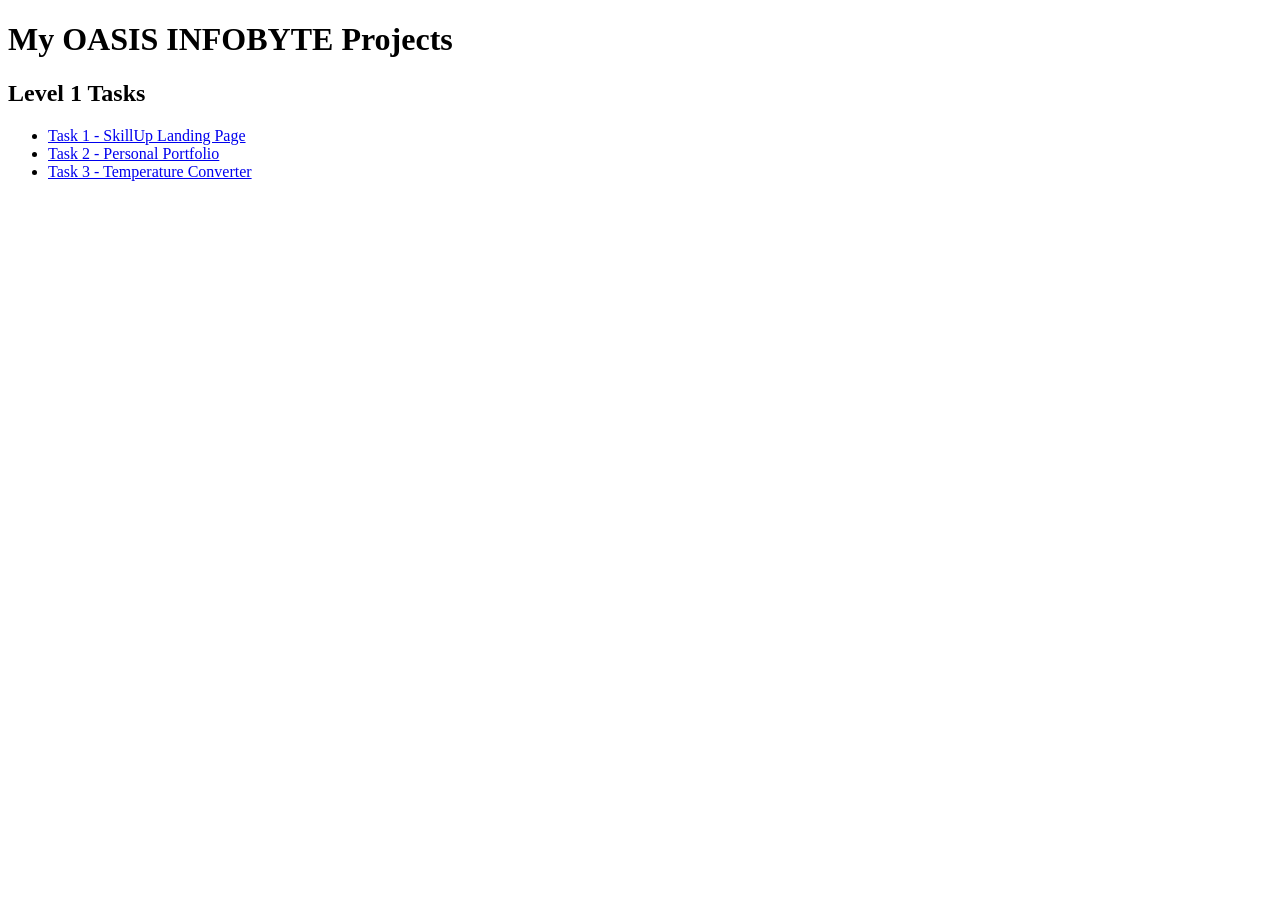
==== index.html @ 262b771e "Create index.html" ====
<!DOCTYPE html>
<html lang="en">
<head>
    <meta charset="UTF-8">
    <meta name="viewport" content="width=device-width, initial-scale=1.0">
    <title>OASIS INFOBYTE Tasks</title>
</head>
<body>
    <h1>My OASIS INFOBYTE Projects</h1>

    <h2>Level 1 Tasks</h2>

    <ul>
        <li>
            <a href="./Level1-Task1-SkillUp/">Task 1 - SkillUp Landing Page</a>
        </li>
        <li>
            <a href="./Level1-Task2-Portfolio/">Task 2 - Personal Portfolio</a>
        </li>
        <li>
            <a href="./Level1-Task3-Temperature-Converter/">Task 3 - Temperature Converter</a>
        </li>
    </ul>
</body>
</html>
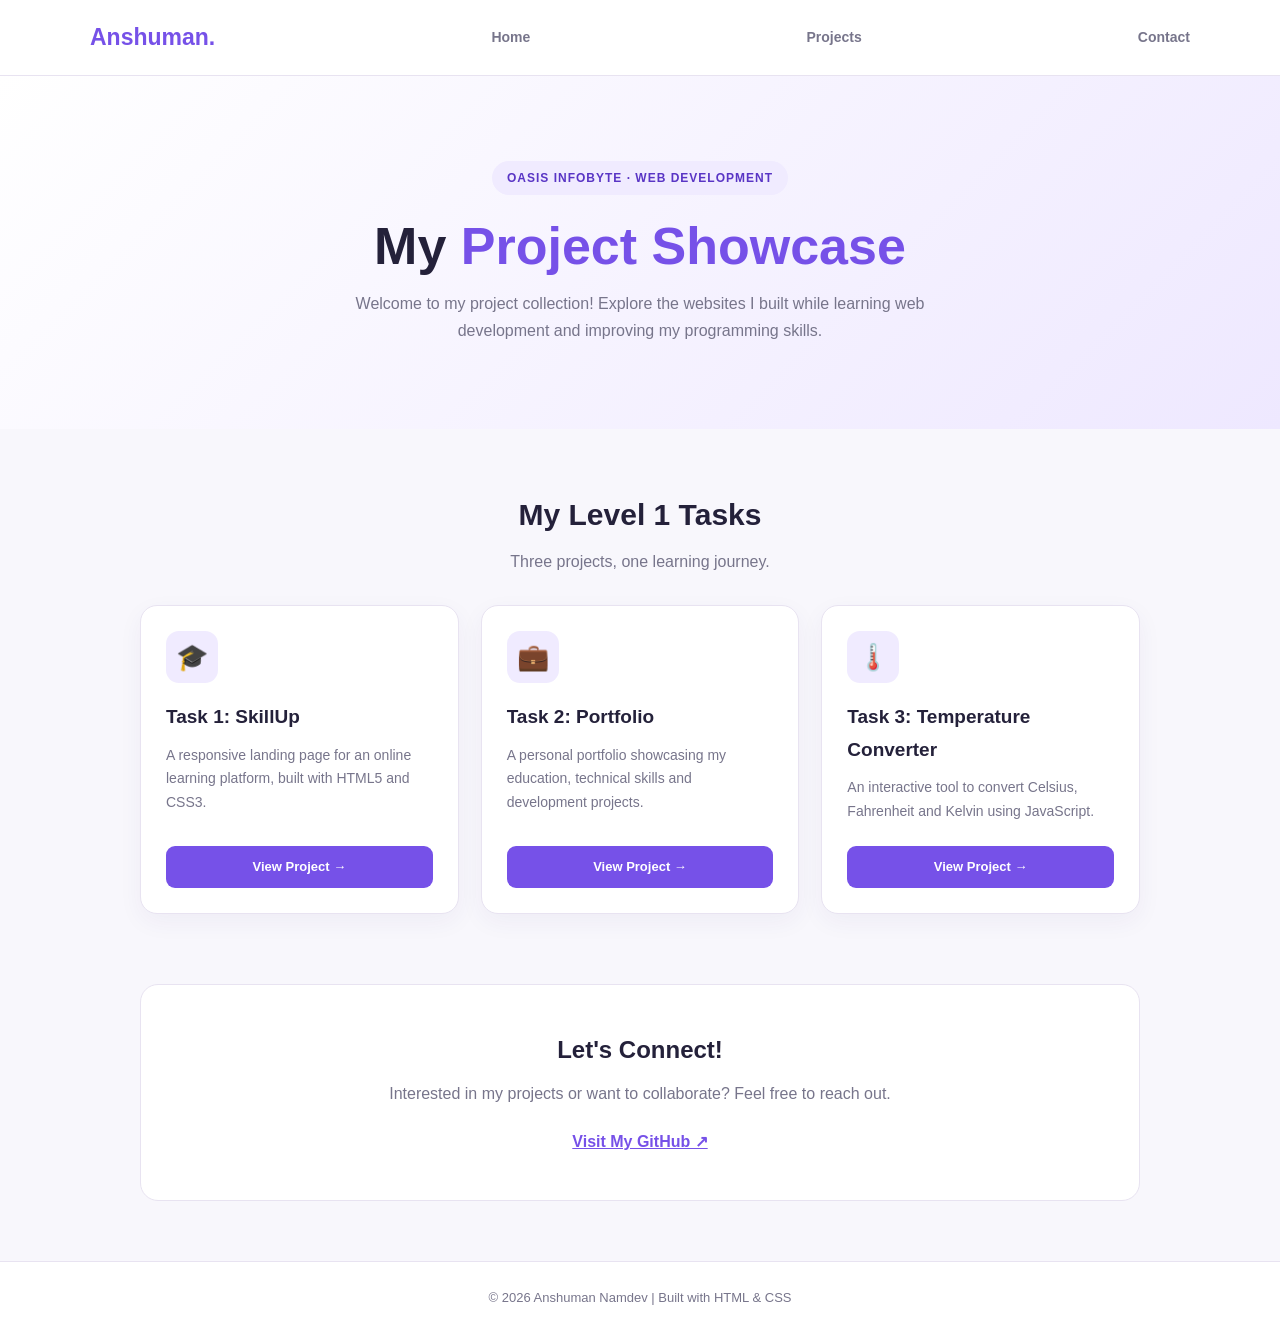
==== commit 2a97de28: "Update index.html" ====
--- a/index.html
+++ b/index.html
@@ -4,24 +4,378 @@
 <head>
     <meta charset="UTF-8">
     <meta name="viewport" content="width=device-width, initial-scale=1.0">
-    <title>OASIS INFOBYTE Tasks</title>
+
+    <title>Anshuman | OASIS INFOBYTE Projects</title>
+
+    <style>
+        /* Reset */
+        * {
+            margin: 0;
+            padding: 0;
+            box-sizing: border-box;
+        }
+
+        :root {
+            --purple: #7651e8;
+            --purple-dark: #5935c5;
+            --light-purple: #f0ebff;
+            --background: #f8f7fc;
+            --white: #ffffff;
+            --text: #24213a;
+            --muted: #77758b;
+            --border: #e8e3f1;
+        }
+
+        html {
+            scroll-behavior: smooth;
+        }
+
+        body {
+            font-family: Arial, Helvetica, sans-serif;
+            background: var(--background);
+            color: var(--text);
+            line-height: 1.7;
+        }
+
+        /* Navigation */
+        header {
+            position: sticky;
+            top: 0;
+            z-index: 10;
+            background: rgba(255, 255, 255, 0.95);
+            border-bottom: 1px solid var(--border);
+        }
+
+        nav {
+            width: min(1100px, 90%);
+            margin: auto;
+            min-height: 75px;
+            display: flex;
+            justify-content: space-between;
+            align-items: center;
+            gap: 20px;
+        }
+
+        .logo {
+            font-size: 23px;
+            font-weight: 800;
+            color: var(--purple);
+        }
+
+        .nav-link {
+            color: var(--muted);
+            text-decoration: none;
+            font-size: 14px;
+            font-weight: bold;
+        }
+
+        .nav-link:hover {
+            color: var(--purple);
+        }
+
+        /* Hero */
+        .hero {
+            padding: 85px 20px;
+            text-align: center;
+            background: linear-gradient(135deg, #ffffff, #eee8ff);
+        }
+
+        .hero-label {
+            display: inline-block;
+            padding: 7px 15px;
+            border-radius: 30px;
+            background: var(--light-purple);
+            color: var(--purple-dark);
+            font-size: 12px;
+            font-weight: bold;
+            letter-spacing: 1px;
+        }
+
+        .hero h1 {
+            margin: 20px 0 12px;
+            font-size: clamp(32px, 6vw, 52px);
+            line-height: 1.2;
+        }
+
+        .hero h1 span {
+            color: var(--purple);
+        }
+
+        .hero p {
+            max-width: 600px;
+            margin: 0 auto;
+            color: var(--muted);
+        }
+
+        /* Main Content */
+        main {
+            width: min(1000px, 90%);
+            margin: 60px auto;
+        }
+
+        .section-heading {
+            text-align: center;
+            margin-bottom: 30px;
+        }
+
+        .section-heading h2 {
+            font-size: 30px;
+            margin-bottom: 8px;
+        }
+
+        .section-heading p {
+            color: var(--muted);
+        }
+
+        /* Project Cards */
+        .projects {
+            display: grid;
+            grid-template-columns: repeat(3, minmax(0, 1fr));
+            gap: 22px;
+        }
+
+        .project-card {
+            display: flex;
+            flex-direction: column;
+            padding: 25px;
+            background: var(--white);
+            border: 1px solid var(--border);
+            border-radius: 17px;
+            box-shadow: 0 8px 25px rgba(65, 45, 120, 0.05);
+            transition: transform 0.25s, box-shadow 0.25s;
+        }
+
+        .project-card:hover {
+            transform: translateY(-6px);
+            box-shadow: 0 15px 35px rgba(65, 45, 120, 0.12);
+        }
+
+        .project-icon {
+            width: 52px;
+            height: 52px;
+            display: grid;
+            place-items: center;
+            margin-bottom: 18px;
+            border-radius: 13px;
+            background: var(--light-purple);
+            font-size: 26px;
+        }
+
+        .project-card h3 {
+            font-size: 19px;
+            margin-bottom: 10px;
+        }
+
+        .project-card p {
+            color: var(--muted);
+            font-size: 14px;
+            margin-bottom: 22px;
+            flex-grow: 1;
+        }
+
+        .project-link {
+            display: inline-block;
+            padding: 10px 14px;
+            border-radius: 9px;
+            background: var(--purple);
+            color: var(--white);
+            text-align: center;
+            font-size: 13px;
+            font-weight: bold;
+            text-decoration: none;
+            transition: background 0.2s;
+        }
+
+        .project-link:hover {
+            background: var(--purple-dark);
+        }
+
+        /* Contact */
+        .contact {
+            margin-top: 70px;
+            padding: 45px 20px;
+            text-align: center;
+            background: var(--white);
+            border: 1px solid var(--border);
+            border-radius: 18px;
+        }
+
+        .contact h2 {
+            margin-bottom: 10px;
+        }
+
+        .contact p {
+            color: var(--muted);
+            margin-bottom: 20px;
+        }
+
+        .contact a {
+            color: var(--purple);
+            font-weight: bold;
+        }
+
+        /* Footer */
+        footer {
+            padding: 25px 15px;
+            text-align: center;
+            background: var(--white);
+            border-top: 1px solid var(--border);
+            color: var(--muted);
+            font-size: 13px;
+        }
+
+        /* Responsive */
+        @media (max-width: 800px) {
+            .projects {
+                grid-template-columns: repeat(2, minmax(0, 1fr));
+            }
+        }
+
+        @media (max-width: 550px) {
+            nav {
+                padding: 15px 0;
+                flex-wrap: wrap;
+                justify-content: center;
+            }
+
+            .logo {
+                width: 100%;
+                text-align: center;
+            }
+
+            .hero {
+                padding: 60px 18px;
+            }
+
+            main {
+                margin: 40px auto;
+            }
+
+            .projects {
+                grid-template-columns: 1fr;
+            }
+
+            .section-heading h2 {
+                font-size: 25px;
+            }
+        }
+    </style>
 </head>
+
 <body>
-    <h1>My OASIS INFOBYTE Projects</h1>
-
-    <h2>Level 1 Tasks</h2>
-
-    <ul>
-        <li>
-            <a href="./Level1-Task1-SkillUp/">Task 1 - SkillUp Landing Page</a>
-        </li>
-        <li>
-            <a href="./Level1-Task2-Portfolio/">Task 2 - Personal Portfolio</a>
-        </li>
-        <li>
-            <a href="./Level1-Task3-Temperature-Converter/">Task 3 - Temperature Converter</a>
-        </li>
-    </ul>
+
+    <!-- Navigation -->
+    <header>
+        <nav>
+            <div class="logo">Anshuman<span>.</span></div>
+
+            <a class="nav-link" href="#home">Home</a>
+            <a class="nav-link" href="#projects">Projects</a>
+            <a class="nav-link" href="#contact">Contact</a>
+        </nav>
+    </header>
+
+    <!-- Hero Section -->
+    <section class="hero" id="home">
+        <span class="hero-label">OASIS INFOBYTE · WEB DEVELOPMENT</span>
+
+        <h1>My <span>Project Showcase</span></h1>
+
+        <p>
+            Welcome to my project collection! Explore the websites
+            I built while learning web development and improving
+            my programming skills.
+        </p>
+    </section>
+
+    <!-- Projects Section -->
+    <main>
+        <section id="projects">
+            <div class="section-heading">
+                <h2>My Level 1 Tasks</h2>
+                <p>Three projects, one learning journey.</p>
+            </div>
+
+            <div class="projects">
+
+                <!-- Task 1 -->
+                <article class="project-card">
+                    <div class="project-icon">🎓</div>
+
+                    <h3>Task 1: SkillUp</h3>
+
+                    <p>
+                        A responsive landing page for an online
+                        learning platform, built with HTML5 and CSS3.
+                    </p>
+
+                    <a
+                        class="project-link"
+                        href="./Level1-Task1-SkillUp/">
+                        View Project →
+                    </a>
+                </article>
+
+                <!-- Task 2 -->
+                <article class="project-card">
+                    <div class="project-icon">💼</div>
+
+                    <h3>Task 2: Portfolio</h3>
+
+                    <p>
+                        A personal portfolio showcasing my education,
+                        technical skills and development projects.
+                    </p>
+
+                    <a
+                        class="project-link"
+                        href="./Level1-Task2-Portfolio/">
+                        View Project →
+                    </a>
+                </article>
+
+                <!-- Task 3 -->
+                <article class="project-card">
+                    <div class="project-icon">🌡️</div>
+
+                    <h3>Task 3: Temperature Converter</h3>
+
+                    <p>
+                        An interactive tool to convert Celsius,
+                        Fahrenheit and Kelvin using JavaScript.
+                    </p>
+
+                    <a
+                        class="project-link"
+                        href="./Level1-Task3-Temperature-Converter/">
+                        View Project →
+                    </a>
+                </article>
+
+            </div>
+        </section>
+
+        <!-- Contact Section -->
+        <section class="contact" id="contact">
+            <h2>Let's Connect!</h2>
+
+            <p>
+                Interested in my projects or want to collaborate?
+                Feel free to reach out.
+            </p>
+
+            <a href="https://github.com/anshuman642"
+               target="_blank"
+               rel="noopener noreferrer">
+                Visit My GitHub ↗
+            </a>
+        </section>
+    </main>
+
+    <!-- Footer -->
+    <footer>
+        <p>© 2026 Anshuman Namdev | Built with HTML & CSS</p>
+    </footer>
+
 </body>
 </html>
-    
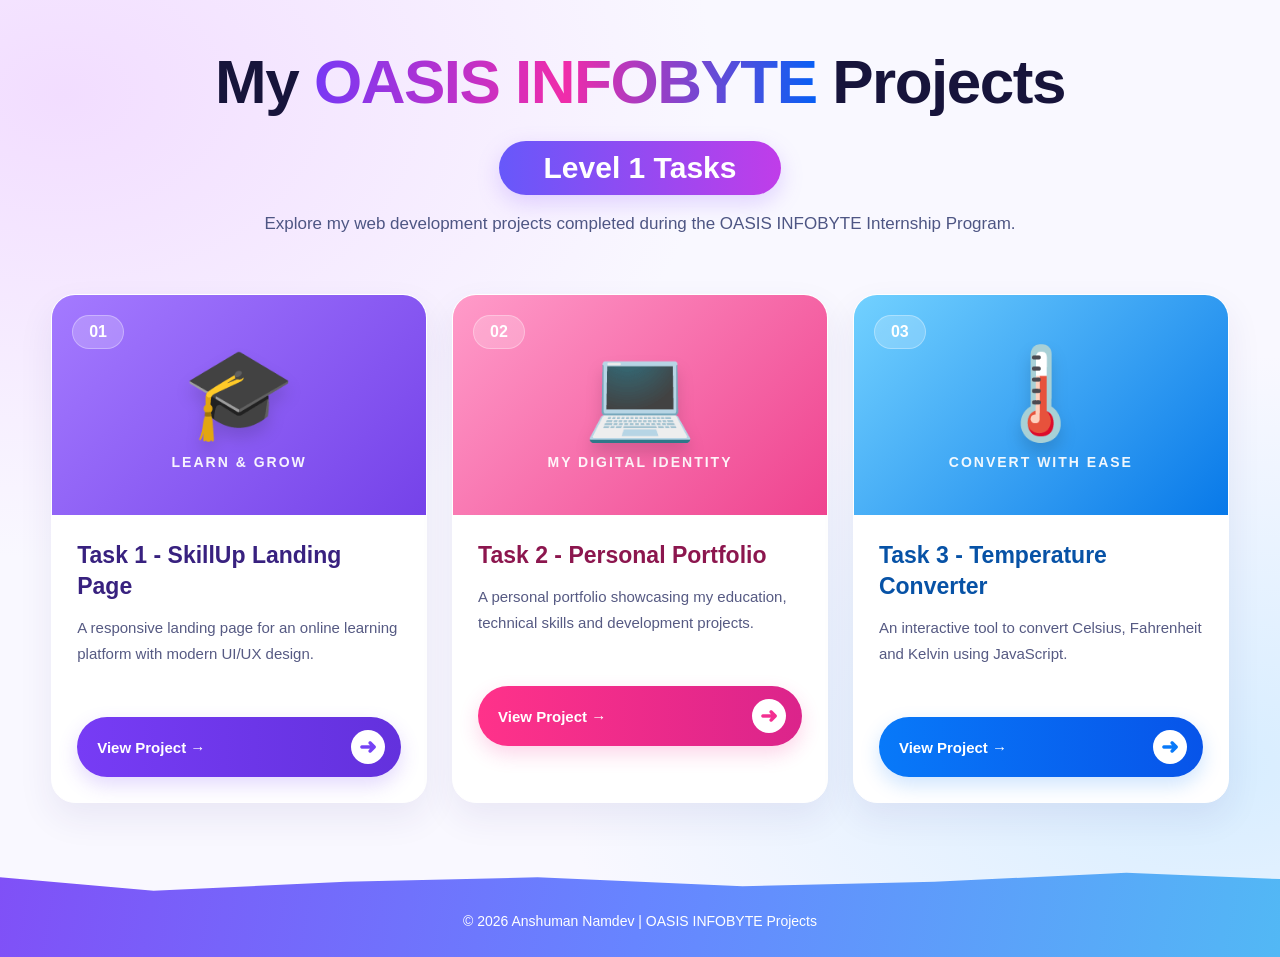
==== commit 0f6a803b: "Update index.html" ====
--- a/index.html
+++ b/index.html
@@ -5,10 +5,9 @@
     <meta charset="UTF-8">
     <meta name="viewport" content="width=device-width, initial-scale=1.0">
 
-    <title>Anshuman | OASIS INFOBYTE Projects</title>
+    <title>OASIS INFOBYTE | My Projects</title>
 
     <style>
-        /* Reset */
         * {
             margin: 0;
             padding: 0;
@@ -16,14 +15,12 @@
         }
 
         :root {
-            --purple: #7651e8;
-            --purple-dark: #5935c5;
-            --light-purple: #f0ebff;
-            --background: #f8f7fc;
+            --purple: #7542f5;
+            --pink: #f32f91;
+            --blue: #0879f9;
+            --dark: #17143b;
+            --muted: #565a83;
             --white: #ffffff;
-            --text: #24213a;
-            --muted: #77758b;
-            --border: #e8e3f1;
         }
 
         html {
@@ -32,231 +29,302 @@
 
         body {
             font-family: Arial, Helvetica, sans-serif;
-            background: var(--background);
-            color: var(--text);
+            color: var(--dark);
+            background:
+                radial-gradient(ellipse at 5% 10%, #f2ddff, transparent 38%),
+                radial-gradient(ellipse at 95% 80%, #d7edff, transparent 38%),
+                #f9f8ff;
+            min-height: 100vh;
+            overflow-x: hidden;
+        }
+
+        /* Header */
+        header {
+            padding: 45px 20px 25px;
+            text-align: center;
+        }
+
+        .main-title {
+            font-size: clamp(32px, 5vw, 62px);
+            font-weight: 900;
+            line-height: 1.2;
+            letter-spacing: -1.5px;
+            color: #17143b;
+        }
+
+        .gradient-text {
+            background: linear-gradient(90deg, #7738f5, #f02caa, #075ff5);
+            -webkit-background-clip: text;
+            background-clip: text;
+            color: transparent;
+        }
+
+        .level-title {
+            display: inline-block;
+            margin: 22px 0 15px;
+            padding: 10px 45px;
+            border-radius: 50px;
+            color: white;
+            font-size: clamp(21px, 3vw, 30px);
+            background: linear-gradient(90deg, #6758fa, #c03de9);
+            box-shadow: 0 8px 22px #9b6aff45;
+        }
+
+        .intro {
+            max-width: 850px;
+            margin: 0 auto;
+            color: #4e5684;
+            font-size: 17px;
             line-height: 1.7;
         }
 
-        /* Navigation */
-        header {
-            position: sticky;
-            top: 0;
-            z-index: 10;
-            background: rgba(255, 255, 255, 0.95);
-            border-bottom: 1px solid var(--border);
-        }
-
-        nav {
-            width: min(1100px, 90%);
-            margin: auto;
-            min-height: 75px;
+        /* Project Grid */
+        .projects {
+            width: min(1250px, 92%);
+            margin: 30px auto 65px;
+            display: grid;
+            grid-template-columns: repeat(3, minmax(0, 1fr));
+            gap: 25px;
+        }
+
+        /* Project Cards */
+        .project-card {
+            overflow: hidden;
+            background: white;
+            border: 1px solid #ffffff;
+            border-radius: 24px;
+            box-shadow: 0 15px 35px #39247b14;
+            transition: transform 0.3s ease, box-shadow 0.3s ease;
+        }
+
+        .project-card:hover {
+            transform: translateY(-9px);
+            box-shadow: 0 22px 45px #39247b26;
+        }
+
+        .card-art {
+            min-height: 220px;
+            position: relative;
             display: flex;
-            justify-content: space-between;
             align-items: center;
-            gap: 20px;
-        }
-
-        .logo {
-            font-size: 23px;
+            justify-content: center;
+            flex-direction: column;
+            padding: 25px;
+            color: white;
+        }
+
+        .purple-art {
+            background: linear-gradient(135deg, #a47aff, #7542e9);
+        }
+
+        .pink-art {
+            background: linear-gradient(135deg, #ff9bc9, #ef438f);
+        }
+
+        .blue-art {
+            background: linear-gradient(135deg, #72d1ff, #0879e9);
+        }
+
+        .task-number {
+            position: absolute;
+            top: 20px;
+            left: 20px;
+            padding: 7px 16px;
+            border-radius: 25px;
+            background: #ffffff35;
+            border: 1px solid #ffffff50;
+            font-size: 16px;
             font-weight: 800;
-            color: var(--purple);
-        }
-
-        .nav-link {
-            color: var(--muted);
-            text-decoration: none;
+        }
+
+        .illustration {
+            font-size: clamp(65px, 7vw, 100px);
+            margin-bottom: 8px;
+            filter: drop-shadow(0 10px 8px #00000022);
+            transition: transform 0.3s ease;
+        }
+
+        .project-card:hover .illustration {
+            transform: scale(1.1) rotate(-3deg);
+        }
+
+        .art-caption {
             font-size: 14px;
             font-weight: bold;
-        }
-
-        .nav-link:hover {
-            color: var(--purple);
-        }
-
-        /* Hero */
-        .hero {
-            padding: 85px 20px;
-            text-align: center;
-            background: linear-gradient(135deg, #ffffff, #eee8ff);
-        }
-
-        .hero-label {
-            display: inline-block;
-            padding: 7px 15px;
-            border-radius: 30px;
-            background: var(--light-purple);
-            color: var(--purple-dark);
-            font-size: 12px;
-            font-weight: bold;
-            letter-spacing: 1px;
-        }
-
-        .hero h1 {
-            margin: 20px 0 12px;
-            font-size: clamp(32px, 6vw, 52px);
-            line-height: 1.2;
-        }
-
-        .hero h1 span {
-            color: var(--purple);
-        }
-
-        .hero p {
-            max-width: 600px;
-            margin: 0 auto;
+            letter-spacing: 2px;
+            color: #ffffffed;
+        }
+
+        .card-content {
+            padding: 25px;
+        }
+
+        .card-content h2 {
+            font-size: clamp(18px, 2vw, 23px);
+            line-height: 1.35;
+            margin-bottom: 13px;
+        }
+
+        .purple-title {
+            color: #38217f;
+        }
+
+        .pink-title {
+            color: #8c164e;
+        }
+
+        .blue-title {
+            color: #0752a6;
+        }
+
+        .card-content p {
+            min-height: 80px;
+            margin-bottom: 22px;
             color: var(--muted);
-        }
-
-        /* Main Content */
-        main {
-            width: min(1000px, 90%);
-            margin: 60px auto;
-        }
-
-        .section-heading {
-            text-align: center;
-            margin-bottom: 30px;
-        }
-
-        .section-heading h2 {
-            font-size: 30px;
-            margin-bottom: 8px;
-        }
-
-        .section-heading p {
-            color: var(--muted);
-        }
-
-        /* Project Cards */
-        .projects {
-            display: grid;
-            grid-template-columns: repeat(3, minmax(0, 1fr));
-            gap: 22px;
-        }
-
-        .project-card {
+            font-size: 15px;
+            line-height: 1.7;
+        }
+
+        /* Gradient Buttons */
+        .project-button {
             display: flex;
-            flex-direction: column;
-            padding: 25px;
-            background: var(--white);
-            border: 1px solid var(--border);
-            border-radius: 17px;
-            box-shadow: 0 8px 25px rgba(65, 45, 120, 0.05);
-            transition: transform 0.25s, box-shadow 0.25s;
-        }
-
-        .project-card:hover {
-            transform: translateY(-6px);
-            box-shadow: 0 15px 35px rgba(65, 45, 120, 0.12);
-        }
-
-        .project-icon {
-            width: 52px;
-            height: 52px;
+            align-items: center;
+            justify-content: space-between;
+            gap: 12px;
+            width: 100%;
+            padding: 13px 16px 13px 20px;
+            color: white;
+            text-decoration: none;
+            border-radius: 50px;
+            font-size: 15px;
+            font-weight: 800;
+            transition: filter 0.2s ease;
+        }
+
+        .project-button:hover {
+            filter: brightness(1.08);
+        }
+
+        .purple-button {
+            background: linear-gradient(90deg, #773cf5, #6331dd);
+            box-shadow: 0 8px 20px #7542f533;
+        }
+
+        .pink-button {
+            background: linear-gradient(90deg, #ff328a, #db248b);
+            box-shadow: 0 8px 20px #f32f9133;
+        }
+
+        .blue-button {
+            background: linear-gradient(90deg, #0879f9, #0754e9);
+            box-shadow: 0 8px 20px #0879f933;
+        }
+
+        .arrow {
             display: grid;
             place-items: center;
-            margin-bottom: 18px;
-            border-radius: 13px;
-            background: var(--light-purple);
-            font-size: 26px;
-        }
-
-        .project-card h3 {
-            font-size: 19px;
-            margin-bottom: 10px;
-        }
-
-        .project-card p {
-            color: var(--muted);
-            font-size: 14px;
-            margin-bottom: 22px;
-            flex-grow: 1;
-        }
-
-        .project-link {
-            display: inline-block;
-            padding: 10px 14px;
-            border-radius: 9px;
-            background: var(--purple);
-            color: var(--white);
-            text-align: center;
-            font-size: 13px;
-            font-weight: bold;
-            text-decoration: none;
-            transition: background 0.2s;
-        }
-
-        .project-link:hover {
-            background: var(--purple-dark);
-        }
-
-        /* Contact */
-        .contact {
-            margin-top: 70px;
-            padding: 45px 20px;
-            text-align: center;
-            background: var(--white);
-            border: 1px solid var(--border);
-            border-radius: 18px;
-        }
-
-        .contact h2 {
-            margin-bottom: 10px;
-        }
-
-        .contact p {
-            color: var(--muted);
-            margin-bottom: 20px;
-        }
-
-        .contact a {
+            width: 34px;
+            height: 34px;
+            flex-shrink: 0;
+            border-radius: 50%;
+            background: white;
             color: var(--purple);
-            font-weight: bold;
+            font-size: 21px;
+        }
+
+        .pink-button .arrow {
+            color: var(--pink);
+        }
+
+        .blue-button .arrow {
+            color: var(--blue);
         }
 
         /* Footer */
         footer {
-            padding: 25px 15px;
+            position: relative;
+            padding: 45px 20px 28px;
             text-align: center;
-            background: var(--white);
-            border-top: 1px solid var(--border);
-            color: var(--muted);
-            font-size: 13px;
-        }
-
-        /* Responsive */
-        @media (max-width: 800px) {
+            color: white;
+            background: linear-gradient(100deg, #8050f7, #6785ff, #52b8f5);
+            clip-path: polygon(
+                0 10%, 12% 25%, 27% 15%, 42% 10%,
+                58% 20%, 73% 15%, 88% 5%, 100% 12%,
+                100% 100%, 0 100%
+            );
+        }
+
+        footer p {
+            font-size: 14px;
+        }
+
+        /* Tablet */
+        @media (max-width: 950px) {
             .projects {
                 grid-template-columns: repeat(2, minmax(0, 1fr));
             }
-        }
-
-        @media (max-width: 550px) {
-            nav {
-                padding: 15px 0;
-                flex-wrap: wrap;
-                justify-content: center;
-            }
-
-            .logo {
-                width: 100%;
-                text-align: center;
-            }
-
-            .hero {
-                padding: 60px 18px;
-            }
-
-            main {
-                margin: 40px auto;
+
+            .card-content p {
+                min-height: 60px;
+            }
+        }
+
+        /* Mobile */
+        @media (max-width: 620px) {
+            header {
+                padding-top: 35px;
+            }
+
+            .main-title {
+                letter-spacing: -0.7px;
+            }
+
+            .level-title {
+                padding: 10px 25px;
+            }
+
+            .intro {
+                font-size: 15px;
             }
 
             .projects {
+                width: 90%;
                 grid-template-columns: 1fr;
-            }
-
-            .section-heading h2 {
-                font-size: 25px;
+                gap: 24px;
+                margin-top: 20px;
+            }
+
+            .card-art {
+                min-height: 200px;
+            }
+
+            .illustration {
+                font-size: 78px;
+            }
+
+            .card-content {
+                padding: 22px;
+            }
+
+            .card-content h2 {
+                font-size: 22px;
+            }
+
+            .card-content p {
+                min-height: 0;
+            }
+
+            footer {
+                padding-top: 55px;
+            }
+        }
+
+        @media (prefers-reduced-motion: reduce) {
+            *,
+            *::before,
+            *::after {
+                scroll-behavior: auto !important;
+                transition: none !important;
             }
         }
     </style>
@@ -264,117 +332,109 @@
 
 <body>
 
-    <!-- Navigation -->
+    <!-- Page Header -->
     <header>
-        <nav>
-            <div class="logo">Anshuman<span>.</span></div>
-
-            <a class="nav-link" href="#home">Home</a>
-            <a class="nav-link" href="#projects">Projects</a>
-            <a class="nav-link" href="#contact">Contact</a>
-        </nav>
+        <h1 class="main-title">
+            My <span class="gradient-text">OASIS INFOBYTE</span> Projects
+        </h1>
+
+        <h2 class="level-title">Level 1 Tasks</h2>
+
+        <p class="intro">
+            Explore my web development projects completed during
+            the OASIS INFOBYTE Internship Program.
+        </p>
     </header>
 
-    <!-- Hero Section -->
-    <section class="hero" id="home">
-        <span class="hero-label">OASIS INFOBYTE · WEB DEVELOPMENT</span>
-
-        <h1>My <span>Project Showcase</span></h1>
-
-        <p>
-            Welcome to my project collection! Explore the websites
-            I built while learning web development and improving
-            my programming skills.
-        </p>
-    </section>
-
-    <!-- Projects Section -->
-    <main>
-        <section id="projects">
-            <div class="section-heading">
-                <h2>My Level 1 Tasks</h2>
-                <p>Three projects, one learning journey.</p>
-            </div>
-
-            <div class="projects">
-
-                <!-- Task 1 -->
-                <article class="project-card">
-                    <div class="project-icon">🎓</div>
-
-                    <h3>Task 1: SkillUp</h3>
-
-                    <p>
-                        A responsive landing page for an online
-                        learning platform, built with HTML5 and CSS3.
-                    </p>
-
-                    <a
-                        class="project-link"
-                        href="./Level1-Task1-SkillUp/">
-                        View Project →
-                    </a>
-                </article>
-
-                <!-- Task 2 -->
-                <article class="project-card">
-                    <div class="project-icon">💼</div>
-
-                    <h3>Task 2: Portfolio</h3>
-
-                    <p>
-                        A personal portfolio showcasing my education,
-                        technical skills and development projects.
-                    </p>
-
-                    <a
-                        class="project-link"
-                        href="./Level1-Task2-Portfolio/">
-                        View Project →
-                    </a>
-                </article>
-
-                <!-- Task 3 -->
-                <article class="project-card">
-                    <div class="project-icon">🌡️</div>
-
-                    <h3>Task 3: Temperature Converter</h3>
-
-                    <p>
-                        An interactive tool to convert Celsius,
-                        Fahrenheit and Kelvin using JavaScript.
-                    </p>
-
-                    <a
-                        class="project-link"
-                        href="./Level1-Task3-Temperature-Converter/">
-                        View Project →
-                    </a>
-                </article>
-
-            </div>
-        </section>
-
-        <!-- Contact Section -->
-        <section class="contact" id="contact">
-            <h2>Let's Connect!</h2>
-
-            <p>
-                Interested in my projects or want to collaborate?
-                Feel free to reach out.
-            </p>
-
-            <a href="https://github.com/anshuman642"
-               target="_blank"
-               rel="noopener noreferrer">
-                Visit My GitHub ↗
-            </a>
-        </section>
+    <!-- Project Cards -->
+    <main class="projects">
+
+        <!-- Task 1 -->
+        <article class="project-card">
+            <div class="card-art purple-art">
+                <span class="task-number">01</span>
+                <div class="illustration" aria-hidden="true">🎓</div>
+                <p class="art-caption">LEARN & GROW</p>
+            </div>
+
+            <div class="card-content">
+                <h2 class="purple-title">
+                    Task 1 - SkillUp Landing Page
+                </h2>
+
+                <p>
+                    A responsive landing page for an online learning
+                    platform with modern UI/UX design.
+                </p>
+
+                <a
+                    class="project-button purple-button"
+                    href="./Level1-Task1-SkillUp/">
+                    <span>View Project →</span>
+                    <span class="arrow" aria-hidden="true">➜</span>
+                </a>
+            </div>
+        </article>
+
+        <!-- Task 2 -->
+        <article class="project-card">
+            <div class="card-art pink-art">
+                <span class="task-number">02</span>
+                <div class="illustration" aria-hidden="true">💻</div>
+                <p class="art-caption">MY DIGITAL IDENTITY</p>
+            </div>
+
+            <div class="card-content">
+                <h2 class="pink-title">
+                    Task 2 - Personal Portfolio
+                </h2>
+
+                <p>
+                    A personal portfolio showcasing my education,
+                    technical skills and development projects.
+                </p>
+
+                <a
+                    class="project-button pink-button"
+                    href="./Level1-Task2-Portfolio/">
+                    <span>View Project →</span>
+                    <span class="arrow" aria-hidden="true">➜</span>
+                </a>
+            </div>
+        </article>
+
+        <!-- Task 3 -->
+        <article class="project-card">
+            <div class="card-art blue-art">
+                <span class="task-number">03</span>
+                <div class="illustration" aria-hidden="true">🌡️</div>
+                <p class="art-caption">CONVERT WITH EASE</p>
+            </div>
+
+            <div class="card-content">
+                <h2 class="blue-title">
+                    Task 3 - Temperature Converter
+                </h2>
+
+                <p>
+                    An interactive tool to convert Celsius,
+                    Fahrenheit and Kelvin using JavaScript.
+                </p>
+
+                <a
+                    class="project-button blue-button"
+                    href="./Level1-Task3-Temperature-Converter/">
+                    <span>View Project →</span>
+                    <span class="arrow" aria-hidden="true">➜</span>
+                </a>
+            </div>
+        </article>
+
     </main>
 
     <!-- Footer -->
     <footer>
-        <p>© 2026 Anshuman Namdev | Built with HTML & CSS</p>
+        <p>© 2026 Anshuman Namdev | OASIS INFOBYTE Projects</p>
     </footer>
 
 </body>
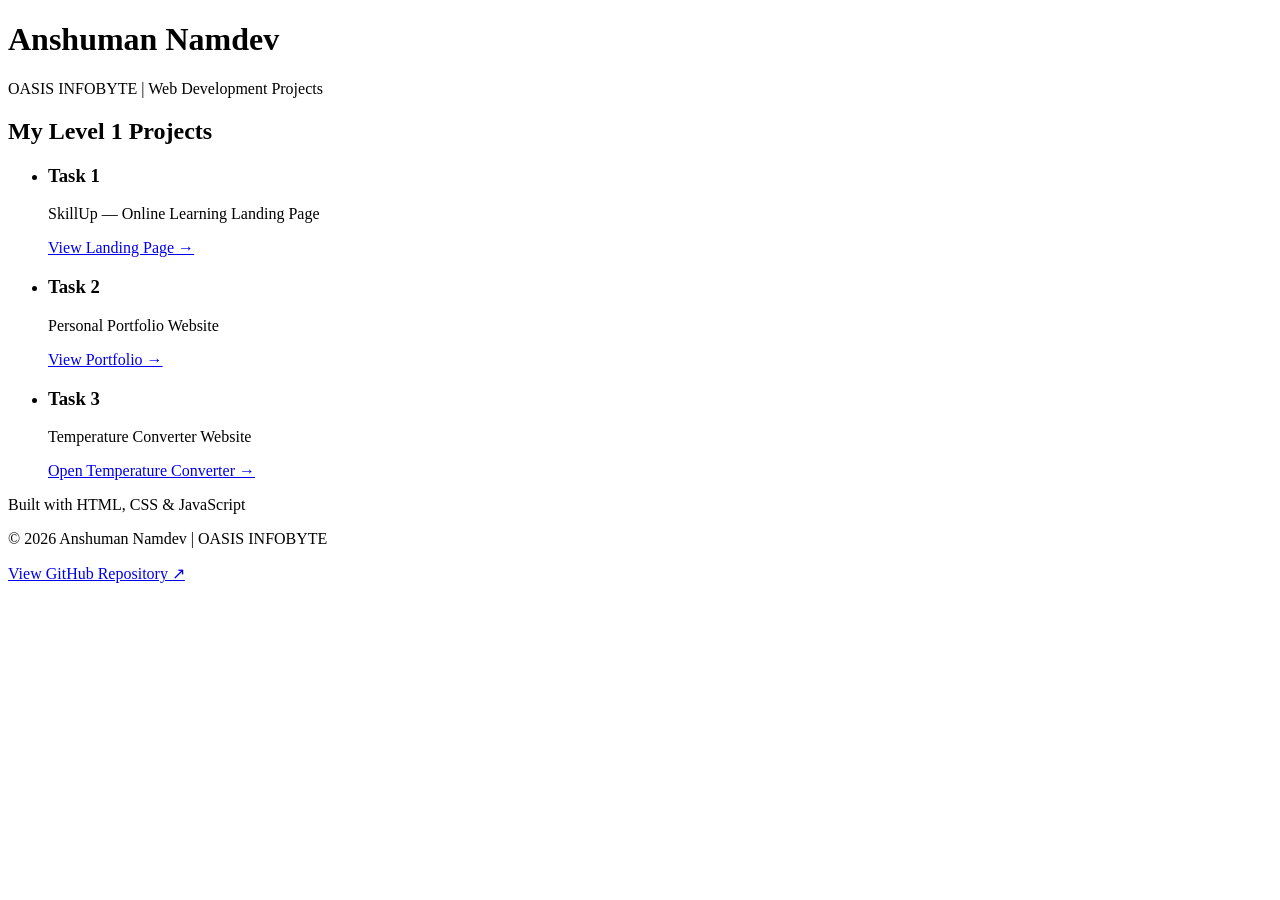
==== commit 331c2bf1: "Update title, header, and footer in index.html Updated the title and added a meta description for SE" ====
--- a/index.html
+++ b/index.html
@@ -5,436 +5,70 @@
     <meta charset="UTF-8">
     <meta name="viewport" content="width=device-width, initial-scale=1.0">
 
-    <title>OASIS INFOBYTE | My Projects</title>
+    <title>Anshuman | OASIS INFOBYTE Projects</title>
 
-    <style>
-        * {
-            margin: 0;
-            padding: 0;
-            box-sizing: border-box;
-        }
+    <meta name="description"
+          content="Explore Anshuman Namdev's OASIS INFOBYTE web development projects.">
 
-        :root {
-            --purple: #7542f5;
-            --pink: #f32f91;
-            --blue: #0879f9;
-            --dark: #17143b;
-            --muted: #565a83;
-            --white: #ffffff;
-        }
-
-        html {
-            scroll-behavior: smooth;
-        }
-
-        body {
-            font-family: Arial, Helvetica, sans-serif;
-            color: var(--dark);
-            background:
-                radial-gradient(ellipse at 5% 10%, #f2ddff, transparent 38%),
-                radial-gradient(ellipse at 95% 80%, #d7edff, transparent 38%),
-                #f9f8ff;
-            min-height: 100vh;
-            overflow-x: hidden;
-        }
-
-        /* Header */
-        header {
-            padding: 45px 20px 25px;
-            text-align: center;
-        }
-
-        .main-title {
-            font-size: clamp(32px, 5vw, 62px);
-            font-weight: 900;
-            line-height: 1.2;
-            letter-spacing: -1.5px;
-            color: #17143b;
-        }
-
-        .gradient-text {
-            background: linear-gradient(90deg, #7738f5, #f02caa, #075ff5);
-            -webkit-background-clip: text;
-            background-clip: text;
-            color: transparent;
-        }
-
-        .level-title {
-            display: inline-block;
-            margin: 22px 0 15px;
-            padding: 10px 45px;
-            border-radius: 50px;
-            color: white;
-            font-size: clamp(21px, 3vw, 30px);
-            background: linear-gradient(90deg, #6758fa, #c03de9);
-            box-shadow: 0 8px 22px #9b6aff45;
-        }
-
-        .intro {
-            max-width: 850px;
-            margin: 0 auto;
-            color: #4e5684;
-            font-size: 17px;
-            line-height: 1.7;
-        }
-
-        /* Project Grid */
-        .projects {
-            width: min(1250px, 92%);
-            margin: 30px auto 65px;
-            display: grid;
-            grid-template-columns: repeat(3, minmax(0, 1fr));
-            gap: 25px;
-        }
-
-        /* Project Cards */
-        .project-card {
-            overflow: hidden;
-            background: white;
-            border: 1px solid #ffffff;
-            border-radius: 24px;
-            box-shadow: 0 15px 35px #39247b14;
-            transition: transform 0.3s ease, box-shadow 0.3s ease;
-        }
-
-        .project-card:hover {
-            transform: translateY(-9px);
-            box-shadow: 0 22px 45px #39247b26;
-        }
-
-        .card-art {
-            min-height: 220px;
-            position: relative;
-            display: flex;
-            align-items: center;
-            justify-content: center;
-            flex-direction: column;
-            padding: 25px;
-            color: white;
-        }
-
-        .purple-art {
-            background: linear-gradient(135deg, #a47aff, #7542e9);
-        }
-
-        .pink-art {
-            background: linear-gradient(135deg, #ff9bc9, #ef438f);
-        }
-
-        .blue-art {
-            background: linear-gradient(135deg, #72d1ff, #0879e9);
-        }
-
-        .task-number {
-            position: absolute;
-            top: 20px;
-            left: 20px;
-            padding: 7px 16px;
-            border-radius: 25px;
-            background: #ffffff35;
-            border: 1px solid #ffffff50;
-            font-size: 16px;
-            font-weight: 800;
-        }
-
-        .illustration {
-            font-size: clamp(65px, 7vw, 100px);
-            margin-bottom: 8px;
-            filter: drop-shadow(0 10px 8px #00000022);
-            transition: transform 0.3s ease;
-        }
-
-        .project-card:hover .illustration {
-            transform: scale(1.1) rotate(-3deg);
-        }
-
-        .art-caption {
-            font-size: 14px;
-            font-weight: bold;
-            letter-spacing: 2px;
-            color: #ffffffed;
-        }
-
-        .card-content {
-            padding: 25px;
-        }
-
-        .card-content h2 {
-            font-size: clamp(18px, 2vw, 23px);
-            line-height: 1.35;
-            margin-bottom: 13px;
-        }
-
-        .purple-title {
-            color: #38217f;
-        }
-
-        .pink-title {
-            color: #8c164e;
-        }
-
-        .blue-title {
-            color: #0752a6;
-        }
-
-        .card-content p {
-            min-height: 80px;
-            margin-bottom: 22px;
-            color: var(--muted);
-            font-size: 15px;
-            line-height: 1.7;
-        }
-
-        /* Gradient Buttons */
-        .project-button {
-            display: flex;
-            align-items: center;
-            justify-content: space-between;
-            gap: 12px;
-            width: 100%;
-            padding: 13px 16px 13px 20px;
-            color: white;
-            text-decoration: none;
-            border-radius: 50px;
-            font-size: 15px;
-            font-weight: 800;
-            transition: filter 0.2s ease;
-        }
-
-        .project-button:hover {
-            filter: brightness(1.08);
-        }
-
-        .purple-button {
-            background: linear-gradient(90deg, #773cf5, #6331dd);
-            box-shadow: 0 8px 20px #7542f533;
-        }
-
-        .pink-button {
-            background: linear-gradient(90deg, #ff328a, #db248b);
-            box-shadow: 0 8px 20px #f32f9133;
-        }
-
-        .blue-button {
-            background: linear-gradient(90deg, #0879f9, #0754e9);
-            box-shadow: 0 8px 20px #0879f933;
-        }
-
-        .arrow {
-            display: grid;
-            place-items: center;
-            width: 34px;
-            height: 34px;
-            flex-shrink: 0;
-            border-radius: 50%;
-            background: white;
-            color: var(--purple);
-            font-size: 21px;
-        }
-
-        .pink-button .arrow {
-            color: var(--pink);
-        }
-
-        .blue-button .arrow {
-            color: var(--blue);
-        }
-
-        /* Footer */
-        footer {
-            position: relative;
-            padding: 45px 20px 28px;
-            text-align: center;
-            color: white;
-            background: linear-gradient(100deg, #8050f7, #6785ff, #52b8f5);
-            clip-path: polygon(
-                0 10%, 12% 25%, 27% 15%, 42% 10%,
-                58% 20%, 73% 15%, 88% 5%, 100% 12%,
-                100% 100%, 0 100%
-            );
-        }
-
-        footer p {
-            font-size: 14px;
-        }
-
-        /* Tablet */
-        @media (max-width: 950px) {
-            .projects {
-                grid-template-columns: repeat(2, minmax(0, 1fr));
-            }
-
-            .card-content p {
-                min-height: 60px;
-            }
-        }
-
-        /* Mobile */
-        @media (max-width: 620px) {
-            header {
-                padding-top: 35px;
-            }
-
-            .main-title {
-                letter-spacing: -0.7px;
-            }
-
-            .level-title {
-                padding: 10px 25px;
-            }
-
-            .intro {
-                font-size: 15px;
-            }
-
-            .projects {
-                width: 90%;
-                grid-template-columns: 1fr;
-                gap: 24px;
-                margin-top: 20px;
-            }
-
-            .card-art {
-                min-height: 200px;
-            }
-
-            .illustration {
-                font-size: 78px;
-            }
-
-            .card-content {
-                padding: 22px;
-            }
-
-            .card-content h2 {
-                font-size: 22px;
-            }
-
-            .card-content p {
-                min-height: 0;
-            }
-
-            footer {
-                padding-top: 55px;
-            }
-        }
-
-        @media (prefers-reduced-motion: reduce) {
-            *,
-            *::before,
-            *::after {
-                scroll-behavior: auto !important;
-                transition: none !important;
-            }
-        }
-    </style>
+    <link rel="stylesheet" href="style.css">
 </head>
 
 <body>
 
-    <!-- Page Header -->
+    <!-- Header -->
     <header>
-        <h1 class="main-title">
-            My <span class="gradient-text">OASIS INFOBYTE</span> Projects
-        </h1>
-
-        <h2 class="level-title">Level 1 Tasks</h2>
-
-        <p class="intro">
-            Explore my web development projects completed during
-            the OASIS INFOBYTE Internship Program.
-        </p>
+        <h1>Anshuman Namdev</h1>
+        <p>OASIS INFOBYTE | Web Development Projects</p>
     </header>
 
-    <!-- Project Cards -->
-    <main class="projects">
+    <!-- Main Content -->
+    <main>
+        <section>
+            <h2>My Level 1 Projects</h2>
 
-        <!-- Task 1 -->
-        <article class="project-card">
-            <div class="card-art purple-art">
-                <span class="task-number">01</span>
-                <div class="illustration" aria-hidden="true">🎓</div>
-                <p class="art-caption">LEARN & GROW</p>
-            </div>
+            <ul>
+                <li>
+                    <h3>Task 1</h3>
+                    <p>SkillUp — Online Learning Landing Page</p>
+                    <a href="./Level1-Task1-SkillUp/">
+                        View Landing Page →
+                    </a>
+                </li>
 
-            <div class="card-content">
-                <h2 class="purple-title">
-                    Task 1 - SkillUp Landing Page
-                </h2>
+                <li>
+                    <h3>Task 2</h3>
+                    <p>Personal Portfolio Website</p>
+                    <a href="./Level1-Task2-Portfolio/">
+                        View Portfolio →
+                    </a>
+                </li>
 
-                <p>
-                    A responsive landing page for an online learning
-                    platform with modern UI/UX design.
-                </p>
-
-                <a
-                    class="project-button purple-button"
-                    href="./Level1-Task1-SkillUp/">
-                    <span>View Project →</span>
-                    <span class="arrow" aria-hidden="true">➜</span>
-                </a>
-            </div>
-        </article>
-
-        <!-- Task 2 -->
-        <article class="project-card">
-            <div class="card-art pink-art">
-                <span class="task-number">02</span>
-                <div class="illustration" aria-hidden="true">💻</div>
-                <p class="art-caption">MY DIGITAL IDENTITY</p>
-            </div>
-
-            <div class="card-content">
-                <h2 class="pink-title">
-                    Task 2 - Personal Portfolio
-                </h2>
-
-                <p>
-                    A personal portfolio showcasing my education,
-                    technical skills and development projects.
-                </p>
-
-                <a
-                    class="project-button pink-button"
-                    href="./Level1-Task2-Portfolio/">
-                    <span>View Project →</span>
-                    <span class="arrow" aria-hidden="true">➜</span>
-                </a>
-            </div>
-        </article>
-
-        <!-- Task 3 -->
-        <article class="project-card">
-            <div class="card-art blue-art">
-                <span class="task-number">03</span>
-                <div class="illustration" aria-hidden="true">🌡️</div>
-                <p class="art-caption">CONVERT WITH EASE</p>
-            </div>
-
-            <div class="card-content">
-                <h2 class="blue-title">
-                    Task 3 - Temperature Converter
-                </h2>
-
-                <p>
-                    An interactive tool to convert Celsius,
-                    Fahrenheit and Kelvin using JavaScript.
-                </p>
-
-                <a
-                    class="project-button blue-button"
-                    href="./Level1-Task3-Temperature-Converter/">
-                    <span>View Project →</span>
-                    <span class="arrow" aria-hidden="true">➜</span>
-                </a>
-            </div>
-        </article>
-
+                <li>
+                    <h3>Task 3</h3>
+                    <p>Temperature Converter Website</p>
+                    <a href="./Level1-Task3-Temperature-Converter/">
+                        Open Temperature Converter →
+                    </a>
+                </li>
+            </ul>
+        </section>
     </main>
 
     <!-- Footer -->
     <footer>
-        <p>© 2026 Anshuman Namdev | OASIS INFOBYTE Projects</p>
+        <p>
+            Built with HTML, CSS & JavaScript
+        </p>
+
+        <p>
+            © 2026 Anshuman Namdev | OASIS INFOBYTE
+        </p>
+
+        <a href="https://github.com/anshuman642/OIBSIP-TASK"
+           target="_blank"
+           rel="noopener noreferrer">
+            View GitHub Repository ↗
+        </a>
     </footer>
 
 </body>
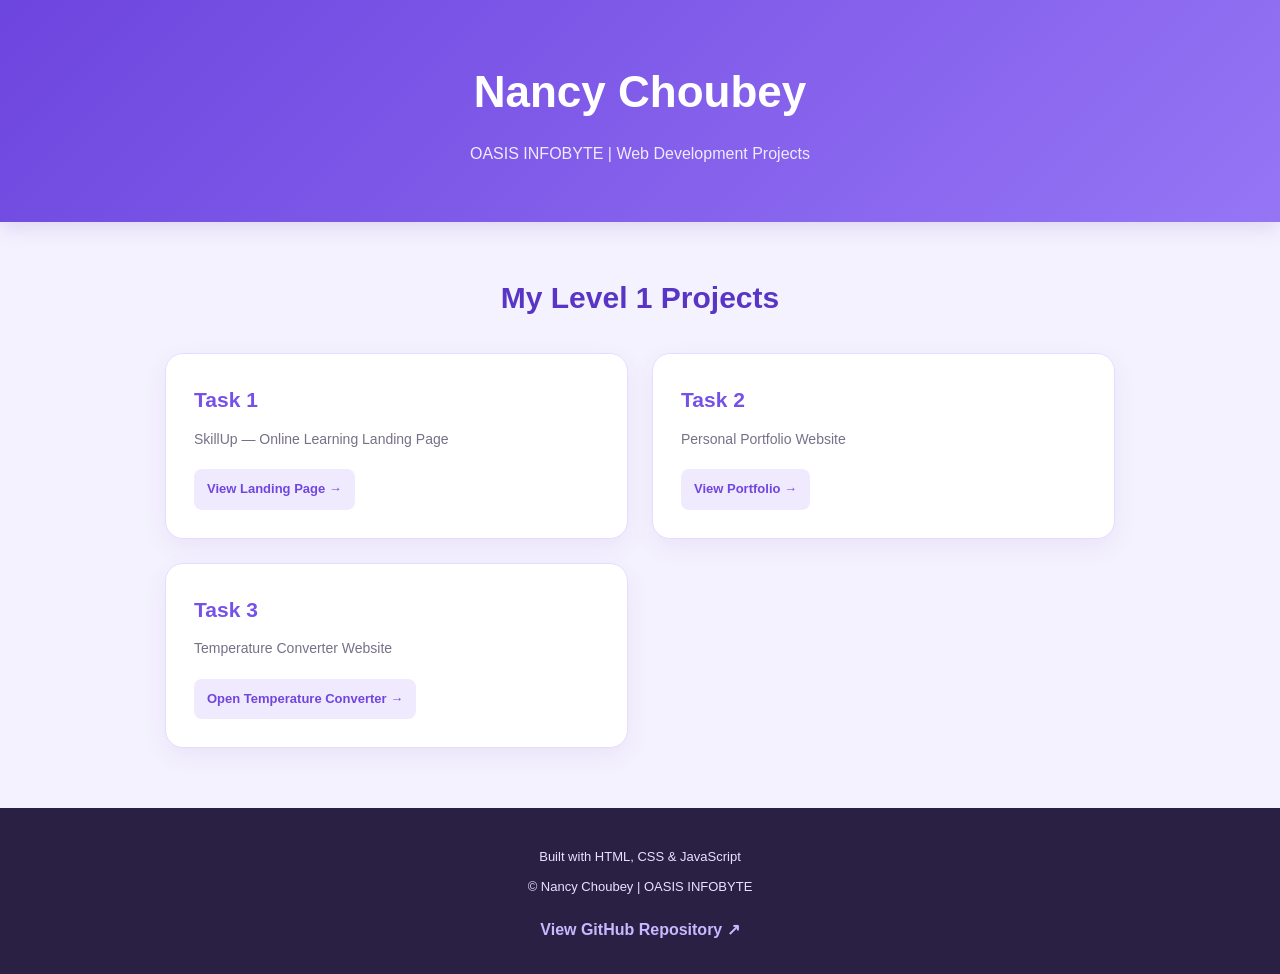
==== commit 3e02c4ef: "Update index.html" ====
--- a/index.html
+++ b/index.html
@@ -5,10 +5,10 @@
     <meta charset="UTF-8">
     <meta name="viewport" content="width=device-width, initial-scale=1.0">
 
-    <title>Anshuman | OASIS INFOBYTE Projects</title>
+    <title>Nancy Choubey | OASIS INFOBYTE Projects</title>
 
     <meta name="description"
-          content="Explore Anshuman Namdev's OASIS INFOBYTE web development projects.">
+          content="Explore Nancy Choubey's OASIS INFOBYTE web development projects.">
 
     <link rel="stylesheet" href="style.css">
 </head>
@@ -17,7 +17,7 @@
 
     <!-- Header -->
     <header>
-        <h1>Anshuman Namdev</h1>
+        <h1>Nancy Choubey</h1>
         <p>OASIS INFOBYTE | Web Development Projects</p>
     </header>
 
@@ -61,7 +61,7 @@
         </p>
 
         <p>
-            © 2026 Anshuman Namdev | OASIS INFOBYTE
+            © Nancy Choubey | OASIS INFOBYTE
         </p>
 
         <a href="https://github.com/anshuman642/OIBSIP-TASK"
--- a/style.css
+++ b/style.css
@@ -0,0 +1,158 @@
+
+/* Reset */
+* {
+    margin: 0;
+    padding: 0;
+    box-sizing: border-box;
+}
+
+html {
+    scroll-behavior: smooth;
+}
+
+body {
+    font-family: Arial, Helvetica, sans-serif;
+    background: #f5f2ff;
+    color: #28213f;
+    line-height: 1.7;
+}
+
+/* Header */
+header {
+    background: linear-gradient(135deg, #6d45df, #9675f5);
+    color: white;
+    text-align: center;
+    padding: 55px 20px;
+    box-shadow: 0 5px 20px rgba(75, 44, 160, 0.15);
+}
+
+header h1 {
+    font-size: clamp(30px, 5vw, 44px);
+    margin-bottom: 10px;
+    color: white;
+}
+
+header p {
+    color: #f0eaff;
+    font-size: 16px;
+}
+
+/* Main */
+main {
+    width: min(950px, 90%);
+    margin: 50px auto;
+}
+
+h2 {
+    color: #5935c5;
+    text-align: center;
+    font-size: 30px;
+    margin-bottom: 30px;
+}
+
+/* Project Grid */
+ul {
+    list-style: none;
+    display: grid;
+    grid-template-columns: repeat(2, minmax(0, 1fr));
+    gap: 24px;
+}
+
+li {
+    background: white;
+    padding: 28px;
+    border: 1px solid #e5ddff;
+    border-radius: 18px;
+    box-shadow: 0 8px 25px rgba(76, 48, 145, 0.07);
+    transition: transform 0.25s ease,
+                box-shadow 0.25s ease;
+}
+
+li:hover {
+    transform: translateY(-6px);
+    box-shadow: 0 15px 35px rgba(76, 48, 145, 0.15);
+}
+
+li h3 {
+    color: #7651e8;
+    font-size: 21px;
+    margin-bottom: 10px;
+}
+
+li p {
+    color: #777087;
+    font-size: 14px;
+    margin-bottom: 18px;
+}
+
+/* Links */
+a {
+    color: #7046df;
+    font-weight: bold;
+    text-decoration: none;
+}
+
+li a {
+    display: inline-block;
+    padding: 9px 13px;
+    background: #f0eaff;
+    border-radius: 8px;
+    font-size: 13px;
+    transition: 0.25s ease;
+}
+
+a:hover {
+    color: #4d2bb1;
+}
+
+li a:hover {
+    background: #7651e8;
+    color: white;
+}
+
+/* Footer */
+footer {
+    background: #292044;
+    color: #e9e2ff;
+    text-align: center;
+    padding: 30px 15px;
+    margin-top: 60px;
+}
+
+footer p {
+    margin: 8px 0;
+    font-size: 13px;
+}
+
+footer a {
+    display: inline-block;
+    margin-top: 10px;
+    color: #c9b8ff;
+}
+
+footer a:hover {
+    color: white;
+}
+
+/* Mobile Responsive */
+@media (max-width: 600px) {
+    header {
+        padding: 40px 15px;
+    }
+
+    main {
+        margin: 35px auto;
+    }
+
+    h2 {
+        font-size: 25px;
+    }
+
+    ul {
+        grid-template-columns: 1fr;
+    }
+
+    li {
+        padding: 23px;
+    }
+}
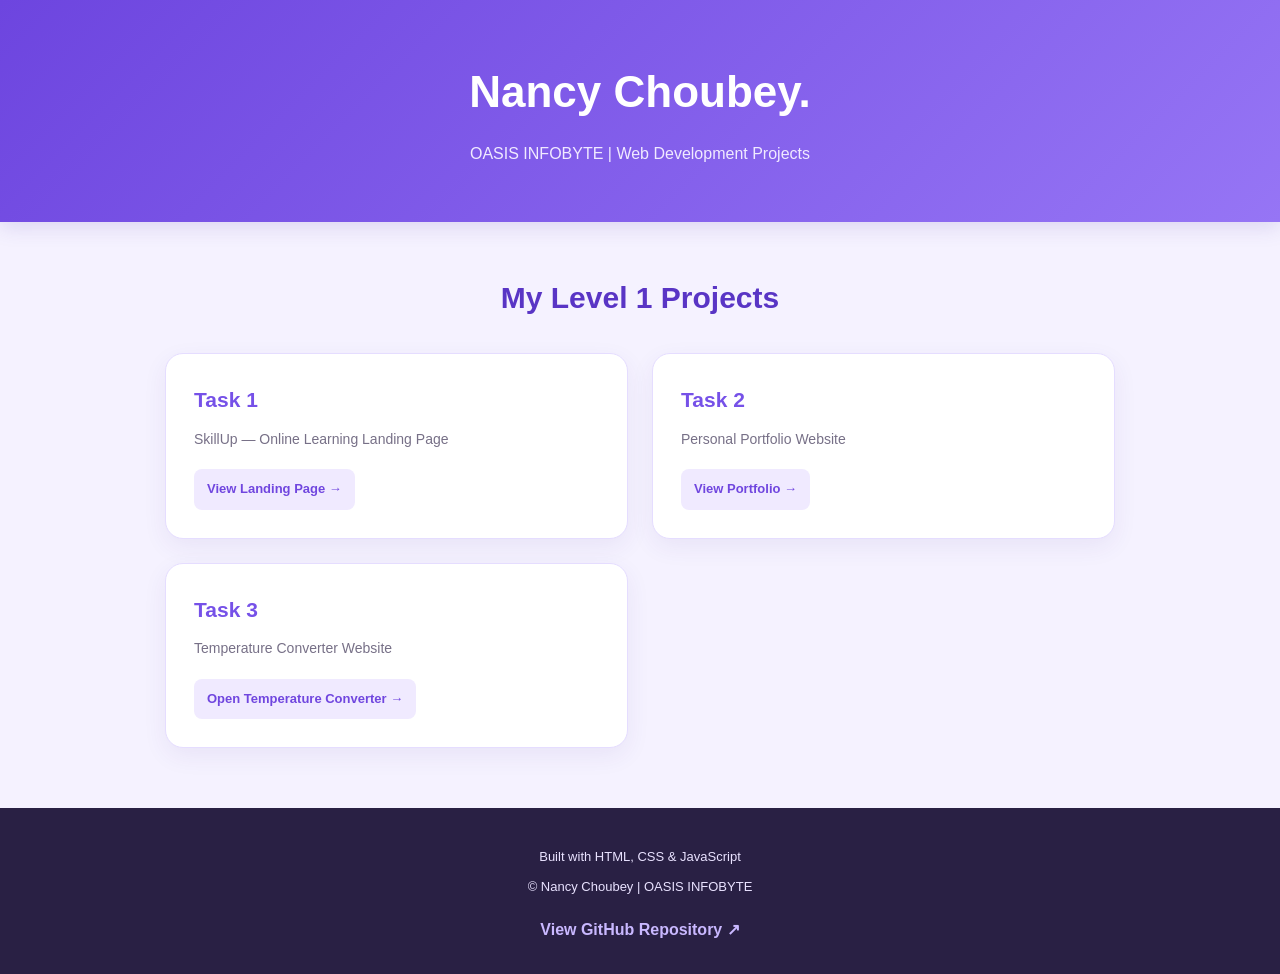
==== commit 7fc23c17: "Update homepage name" ====
--- a/index.html
+++ b/index.html
@@ -17,7 +17,7 @@
 
     <!-- Header -->
     <header>
-        <h1>Nancy Choubey</h1>
+        <h1>Nancy Choubey.</h1>
         <p>OASIS INFOBYTE | Web Development Projects</p>
     </header>
 
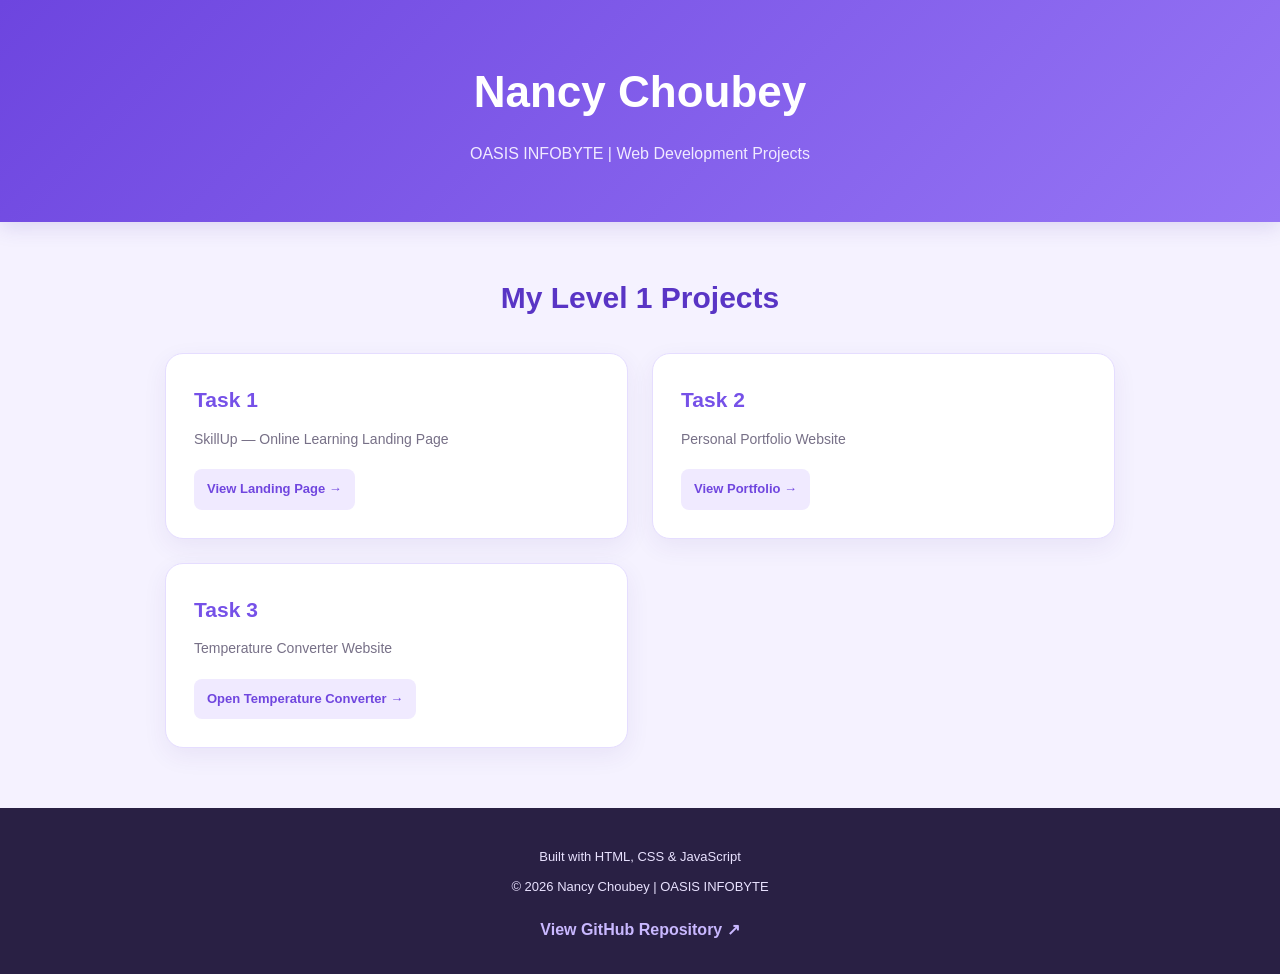
==== commit be968ebf: "Refactor header and footer in index.html Removed unnecessary comments and improved footer structure." ====
--- a/index.html
+++ b/index.html
@@ -15,13 +15,11 @@
 
 <body>
 
-    <!-- Header -->
     <header>
-        <h1>Nancy Choubey.</h1>
+        <h1>Nancy Choubey</h1>
         <p>OASIS INFOBYTE | Web Development Projects</p>
     </header>
 
-    <!-- Main Content -->
     <main>
         <section>
             <h2>My Level 1 Projects</h2>
@@ -54,19 +52,14 @@
         </section>
     </main>
 
-    <!-- Footer -->
     <footer>
-        <p>
-            Built with HTML, CSS & JavaScript
-        </p>
+        <p>Built with HTML, CSS & JavaScript</p>
+        <p>© 2026 Nancy Choubey | OASIS INFOBYTE</p>
 
-        <p>
-            © Nancy Choubey | OASIS INFOBYTE
-        </p>
-
-        <a href="https://github.com/anshuman642/OIBSIP-TASK"
-           target="_blank"
-           rel="noopener noreferrer">
+        <a
+            href="https://github.com/anshuman642/OIBSIP-TASK"
+            target="_blank"
+            rel="noopener noreferrer">
             View GitHub Repository ↗
         </a>
     </footer>
